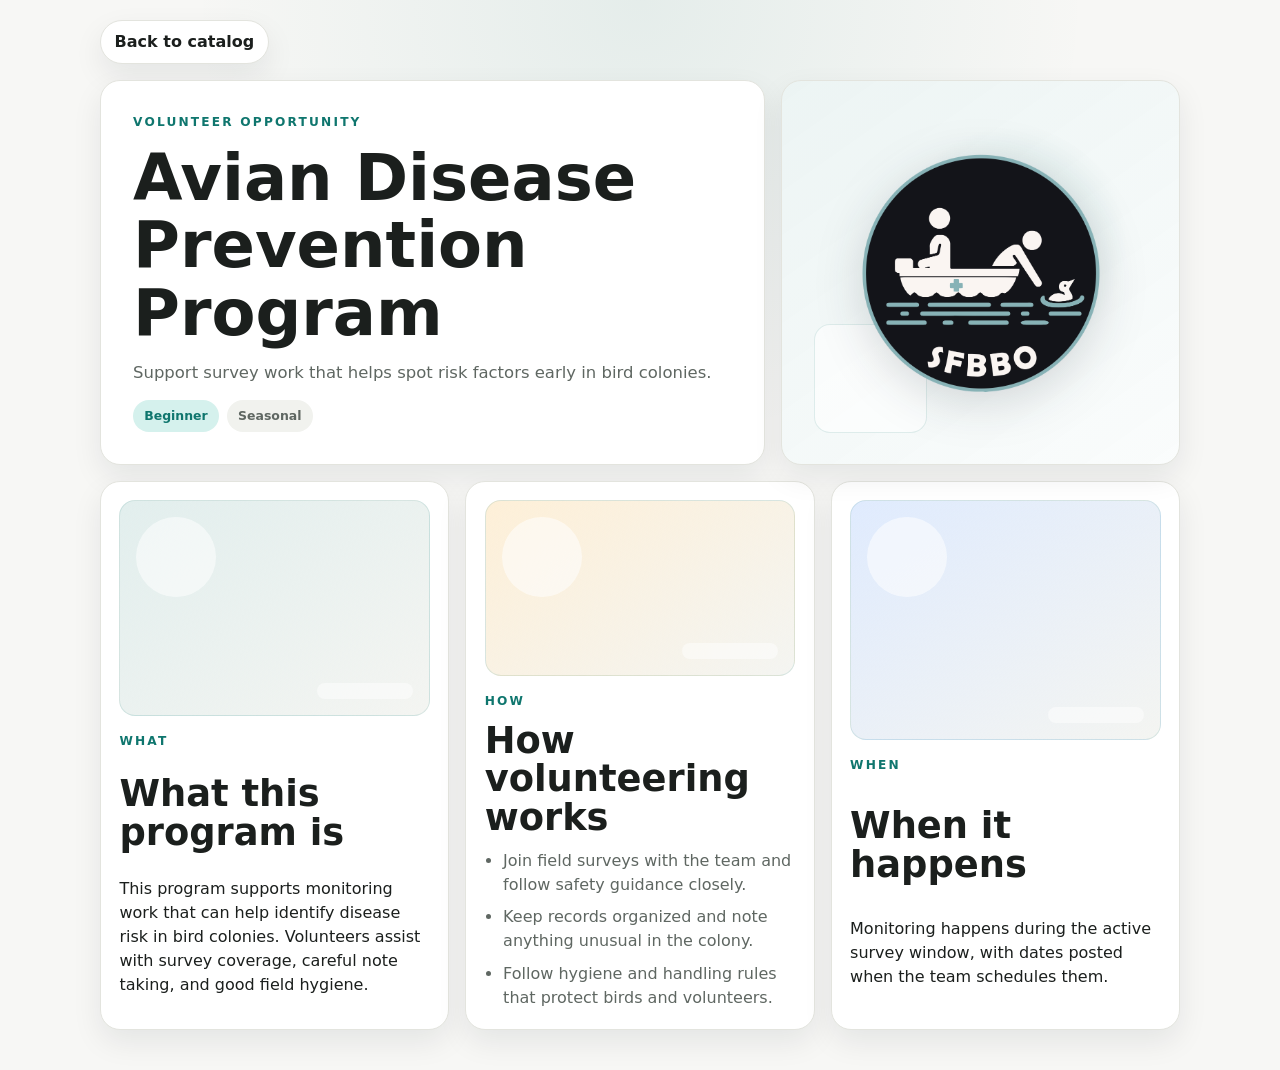
==== avian-disease-prevention-program.html @ 5fbdd1c2 "Add program detail pages and shared data Introduce dedicated program pages and a shared data layer: " ====
<!DOCTYPE html>
<html lang="en">
  <head>
    <meta charset="UTF-8" />
    <meta name="viewport" content="width=device-width, initial-scale=1.0" />
    <title>Avian Disease Prevention Program | SFBBO Volunteer Opportunities</title>
    <meta
      name="description"
      content="Learn about Avian Disease Prevention Program, a beginner-friendly volunteer opportunity at SFBBO."
    />
    <meta name="theme-color" content="#1f5c50" />
    <link rel="icon" type="image/svg+xml" href="favicon.svg" />
    <link rel="manifest" href="site.webmanifest" />
    <link rel="stylesheet" href="styles.css" />
  </head>
  <body class="program-page">
    <main class="program-shell" data-program="avian-disease-prevention-program">
      <a class="program-back" href="index.html">Back to catalog</a>

      <section class="program-hero">
        <div class="program-hero-copy">
          <p class="eyebrow">Volunteer opportunity</p>
          <h1 data-program-title></h1>
          <p class="program-lede" data-program-summary></p>
          <div class="program-badges">
            <span class="tag" data-program-level></span>
            <span class="tag tag-muted" data-program-phase></span>
          </div>
        </div>
        <div class="program-hero-visual">
          <img data-program-logo alt="" />
        </div>
      </section>

      <section class="program-sections" aria-label="Program details">
        <article class="program-section">
          <div class="program-section-visual program-section-visual-what" aria-hidden="true"></div>
          <div class="program-section-body">
            <p class="eyebrow">What</p>
            <h2>What this program is</h2>
            <p data-program-what></p>
          </div>
        </article>
        <article class="program-section">
          <div class="program-section-visual program-section-visual-how" aria-hidden="true"></div>
          <div class="program-section-body">
            <p class="eyebrow">How</p>
            <h2>How volunteering works</h2>
            <ul class="program-list" data-program-how></ul>
          </div>
        </article>
        <article class="program-section">
          <div class="program-section-visual program-section-visual-when" aria-hidden="true"></div>
          <div class="program-section-body">
            <p class="eyebrow">When</p>
            <h2>When it happens</h2>
            <p data-program-when></p>
          </div>
        </article>
      </section>
    </main>

    <script src="program-data.js"></script>
    <script src="program-page.js"></script>
  </body>
</html>
---- styles.css ----
:root {
  --bg: #f7f7f5;
  --surface: #ffffff;
  --surface-muted: #f1f2ee;
  --border: #e3e4de;
  --text: #1b1f1d;
  --text-soft: #5f6762;
  --accent: #0f766e;
  --accent-soft: #d5f1ed;
  --shadow: 0 12px 30px rgba(16, 24, 40, 0.08);
  --radius-xl: 1.25rem;
  --radius-lg: 1rem;
  --radius-md: 0.75rem;
  --radius-sm: 999px;
  --font-heading: ui-sans-serif, system-ui, -apple-system, BlinkMacSystemFont, "Segoe UI", Roboto, "Helvetica Neue", Arial, sans-serif;
  --font-body: ui-sans-serif, system-ui, -apple-system, BlinkMacSystemFont, "Segoe UI", Roboto, "Helvetica Neue", Arial, sans-serif;
}

* {
  box-sizing: border-box;
}

html {
  scroll-behavior: smooth;
}

body {
  margin: 0;
  min-height: 100vh;
  background: var(--bg);
  color: var(--text);
  font-family: var(--font-body);
  line-height: 1.5;
}

body.program-page {
  background:
    radial-gradient(circle at top, rgba(15, 118, 110, 0.08), transparent 36%),
    var(--bg);
}

.page-shell {
  width: min(1080px, calc(100% - 2rem));
  margin: 0 auto;
  padding: 1.25rem 0 2.5rem;
}

.hero,
.catalog-section {
  background: var(--surface);
  border: 1px solid var(--border);
  border-radius: var(--radius-xl);
  box-shadow: var(--shadow);
}

.hero {
  display: grid;
  justify-items: center;
  gap: 0.9rem;
  padding: 2rem 1.5rem;
  text-align: center;
}

.hero-logo {
  width: min(180px, 40vw);
  height: auto;
  display: block;
}

.eyebrow {
  margin: 0;
  color: var(--accent);
  font-size: 0.76rem;
  font-weight: 700;
  letter-spacing: 0.18em;
  text-transform: uppercase;
}

h1,
h2,
h3 {
  margin: 0;
  font-family: var(--font-heading);
  line-height: 1.05;
}

h1 {
  font-size: clamp(2.4rem, 5vw, 4rem);
}

h2 {
  font-size: clamp(1.6rem, 3vw, 2.3rem);
}

p {
  margin: 0;
}

.hero-text,
.section-heading p,
.card-copy {
  color: var(--text-soft);
}

.hero-text {
  max-width: 44rem;
  font-size: 1.02rem;
}

.catalog-section {
  margin-top: 1rem;
  padding: 1.5rem;
}

.section-heading {
  display: grid;
  gap: 0.35rem;
  margin-bottom: 1rem;
}

.opportunity-grid {
  display: grid;
  grid-template-columns: repeat(3, minmax(0, 1fr));
  gap: 1rem;
}

.opportunity-card {
  display: grid;
  gap: 0.9rem;
  padding: 1rem;
  border-radius: var(--radius-lg);
  border: 1px solid var(--border);
  background: #ffffff;
  transition:
    transform 220ms ease,
    box-shadow 220ms ease,
    border-color 220ms ease;
}

.opportunity-card-link {
  color: inherit;
  text-decoration: none;
  cursor: pointer;
}

.opportunity-card-link:focus-visible {
  outline: 2px solid rgba(15, 118, 110, 0.45);
  outline-offset: 4px;
}

.opportunity-logo {
  display: grid;
  place-items: center;
  aspect-ratio: 1 / 1;
  padding: 0.9rem;
  border-radius: var(--radius-md);
  overflow: hidden;
  background: transparent;
  transition: transform 220ms ease;
}

.opportunity-logo img {
  width: 100%;
  height: 100%;
  object-fit: contain;
  display: block;
  transition:
    transform 220ms ease,
    filter 220ms ease;
}

.opportunity-card:hover,
.opportunity-card:focus-within {
  transform: translateY(-4px);
  border-color: rgba(15, 118, 110, 0.24);
  box-shadow: 0 18px 40px rgba(16, 24, 40, 0.12);
}

.opportunity-card:hover .opportunity-logo,
.opportunity-card:focus-within .opportunity-logo {
  transform: scale(1.02);
}

.opportunity-card:hover .opportunity-logo img,
.opportunity-card:focus-within .opportunity-logo img {
  transform: scale(1.08);
  filter: saturate(1.05) contrast(1.03);
}

.card-top {
  display: grid;
  gap: 0.3rem;
}

.card-title {
  font-size: 1.2rem;
}

.card-meta {
  display: flex;
  flex-wrap: wrap;
  gap: 0.45rem;
}

.tag {
  display: inline-flex;
  align-items: center;
  justify-content: center;
  padding: 0.4rem 0.7rem;
  border-radius: var(--radius-sm);
  background: var(--accent-soft);
  color: var(--accent);
  font-size: 0.78rem;
  font-weight: 700;
}

.tag-muted {
  background: var(--surface-muted);
  color: var(--text-soft);
}

.card-copy {
  font-size: 0.95rem;
}

.program-shell {
  width: min(1080px, calc(100% - 2rem));
  margin: 0 auto;
  padding: 1.25rem 0 2.5rem;
  display: grid;
  gap: 1rem;
}

.program-back {
  display: inline-flex;
  align-items: center;
  gap: 0.35rem;
  width: fit-content;
  padding: 0.55rem 0.85rem;
  border-radius: var(--radius-sm);
  border: 1px solid var(--border);
  background: var(--surface);
  color: var(--text);
  text-decoration: none;
  font-weight: 700;
  box-shadow: var(--shadow);
  transition:
    transform 180ms ease,
    border-color 180ms ease;
}

.program-back:hover,
.program-back:focus-visible {
  transform: translateY(-1px);
  border-color: rgba(15, 118, 110, 0.24);
}

.program-hero {
  display: grid;
  grid-template-columns: minmax(0, 1.25fr) minmax(280px, 0.75fr);
  gap: 1rem;
  align-items: stretch;
}

.program-hero-copy,
.program-hero-visual,
.program-section,
.program-error {
  background: var(--surface);
  border: 1px solid var(--border);
  border-radius: var(--radius-xl);
  box-shadow: var(--shadow);
}

.program-hero-copy {
  display: grid;
  gap: 0.9rem;
  padding: 2rem;
}

.program-lede {
  max-width: 42rem;
  color: var(--text-soft);
  font-size: 1.03rem;
}

.program-badges {
  display: flex;
  flex-wrap: wrap;
  gap: 0.5rem;
}

.program-hero-visual {
  position: relative;
  overflow: hidden;
  min-height: 280px;
  display: grid;
  place-items: center;
  background:
    linear-gradient(145deg, rgba(15, 118, 110, 0.08), rgba(15, 118, 110, 0.02)),
    #ffffff;
}

.program-hero-visual::before {
  content: "";
  position: absolute;
  inset: 12% 12% auto auto;
  width: 60%;
  height: 60%;
  border-radius: 999px;
  background: radial-gradient(circle, rgba(15, 118, 110, 0.16) 0%, transparent 70%);
}

.program-hero-visual::after {
  content: "";
  position: absolute;
  inset: auto auto 8% 8%;
  width: 28%;
  height: 28%;
  border-radius: 1rem;
  border: 1px solid rgba(15, 118, 110, 0.12);
  background: rgba(255, 255, 255, 0.6);
}

.program-hero-visual img {
  position: relative;
  z-index: 1;
  width: min(72%, 280px);
  height: auto;
  object-fit: contain;
  filter: drop-shadow(0 10px 24px rgba(16, 24, 40, 0.16));
}

.program-sections {
  display: grid;
  grid-template-columns: repeat(3, minmax(0, 1fr));
  gap: 1rem;
}

.program-section {
  display: grid;
  gap: 1rem;
  padding: 1.15rem;
}

.program-section-visual {
  min-height: 11rem;
  border-radius: var(--radius-lg);
  border: 1px solid rgba(15, 118, 110, 0.12);
  position: relative;
  overflow: hidden;
  background: linear-gradient(145deg, rgba(15, 118, 110, 0.12), rgba(241, 242, 238, 0.8));
}

.program-section-visual::before {
  content: "";
  position: absolute;
  inset: 1rem auto auto 1rem;
  width: 5rem;
  height: 5rem;
  border-radius: 999px;
  background: rgba(255, 255, 255, 0.55);
}

.program-section-visual::after {
  content: "";
  position: absolute;
  inset: auto 1rem 1rem auto;
  width: 6rem;
  height: 1rem;
  border-radius: 999px;
  background: rgba(255, 255, 255, 0.45);
}

.program-section-visual-how {
  background: linear-gradient(145deg, rgba(245, 158, 11, 0.16), rgba(241, 242, 238, 0.8));
}

.program-section-visual-when {
  background: linear-gradient(145deg, rgba(59, 130, 246, 0.16), rgba(241, 242, 238, 0.8));
}

.program-section-body {
  display: grid;
  gap: 0.7rem;
}

.program-list {
  margin: 0;
  padding-left: 1.15rem;
  display: grid;
  gap: 0.55rem;
  color: var(--text-soft);
}

.program-error {
  display: grid;
  gap: 0.75rem;
  padding: 2rem;
}

@media (max-width: 960px) {
  .opportunity-grid {
    grid-template-columns: repeat(2, minmax(0, 1fr));
  }

  .program-hero,
  .program-sections {
    grid-template-columns: 1fr;
  }
}

@media (max-width: 640px) {
  .page-shell {
    width: min(100% - 1rem, 100%);
    padding-top: 0.75rem;
  }

  .program-shell {
    width: min(100% - 1rem, 100%);
    padding-top: 0.75rem;
  }

  .hero,
  .catalog-section,
  .program-hero-copy,
  .program-hero-visual,
  .program-section,
  .program-error {
    border-radius: 0.9rem;
  }

  .hero,
  .catalog-section,
  .program-hero-copy,
  .program-section {
    padding-left: 1rem;
    padding-right: 1rem;
  }

  .opportunity-grid {
    grid-template-columns: 1fr;
  }

  .program-hero-visual {
    min-height: 220px;
  }

  .program-sections {
    grid-template-columns: 1fr;
  }
}
*** Update File: /Users/karangathani/Documents/GitHub/sfbbo-volunteering-opportunities/app.js
@@
(function () {
  const OPPORTUNITIES = [
    {
      name: "Colonial Waterbird Nest Monitoring",
      logo: "assets/COLONIAL_WATERBIRD_NEST_MONITORING.png",
      level: "Intermediate",
      summary: "Support repeated nest checks and colony observations for local waterbirds."
    },
    {
      name: "Bird Banding",
      logo: "assets/BIRD_BANDING.png",
      level: "Advanced",
      summary: "Assist with banding operations and the careful handling of field data."
    },
    {
      name: "Outreach",
      logo: "assets/OUTREACH.png",
      level: "Beginner",
      summary: "Represent SFBBO at events, answer questions, and connect people to the mission."
    },
    {
      name: "Habitat Restoration",
      logo: "assets/HABITAT_RESTORATION.png",
      level: "Beginner",
      summary: "Join hands-on restoration work that improves habitat for birds and shoreline wildlife."
    },
    {
      name: "Least Tern Monitoring",
      logo: "assets/LEAST_TERN_MONITORING.png",
      level: "Advanced",
      summary: "Help document nesting activity and breeding behavior during the seasonal window."
    },
    {
      name: "California Gull Nest Surveys",
      logo: "assets/CALIFORNIA_GULL_NEST_SURVEYS.png",
      level: "Intermediate",
      summary: "Survey nest sites to track California gull activity during peak season."
    },
    {
      name: "Avian Disease Prevention Program",
      logo: "assets/AVIAN_DISEASE_PREVENTION_PROGRAM.png",
      level: "Advanced",
      summary: "Support survey work that helps spot risk factors early in bird colonies."
    },
    {
      name: "Phalarope Surveys",
      logo: "assets/PHALAROPE_SURVEYS.png",
      level: "Advanced",
      summary: "Survey phalarope activity during the seasonal window when the birds are visible."
    },
    {
      name: "Snowy Plover",
      logo: "assets/SNOWY_PLOVER.png",
      level: "Beginner",
      summary: "Take part in habitat-focused work that keeps snowy plover areas open and usable."
    }
  ];

  const grid = document.getElementById("opportunity-grid");

  function renderOpportunity(opportunity) {
    const card = document.createElement("article");
    card.className = "opportunity-card";
    card.innerHTML = `
      <div class="opportunity-logo">
        <img src="${opportunity.logo}" alt="${opportunity.name} logo" />
      </div>
      <div class="card-top">
        <h3 class="card-title">${opportunity.name}</h3>
        <div class="card-meta">
          <span class="tag">${opportunity.level}</span>
        </div>
      </div>
      <p class="card-copy">${opportunity.summary}</p>
    `;

    return card;
  }

  function init() {
    if (!grid) {
      return;
    }

    grid.innerHTML = "";
    OPPORTUNITIES.forEach((opportunity) => {
      grid.appendChild(renderOpportunity(opportunity));
    });
  }

  init();
})();
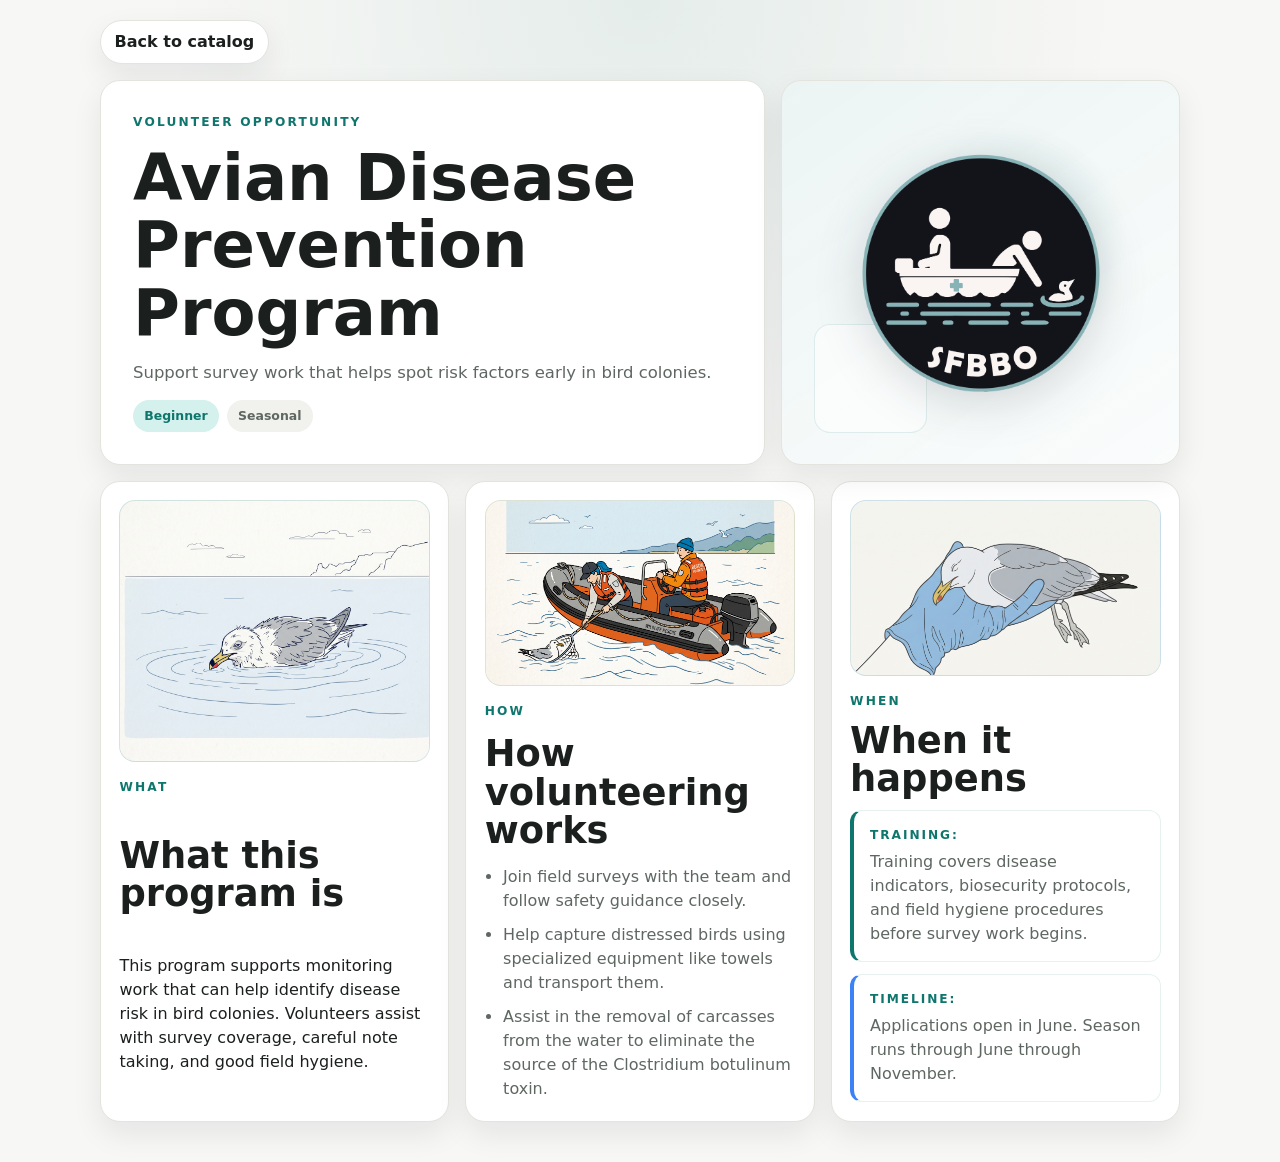
==== commit c99d4987: "Make site installable as PWA with icons and SW registration" ====
--- a/avian-disease-prevention-program.html
+++ b/avian-disease-prevention-program.html
@@ -62,5 +62,6 @@
 
     <script src="program-data.js"></script>
     <script src="program-page.js"></script>
+    <script>if('serviceWorker' in navigator){navigator.serviceWorker.register('service-worker.js')}</script>
   </body>
 </html>
--- a/styles.css
+++ b/styles.css
@@ -231,6 +231,18 @@
   gap: 1rem;
 }
 
+.program-notice {
+  background: #fff3cd;
+  color: #664d03;
+  border: 1px solid #ffecb5;
+  border-radius: 0.5rem;
+  padding: 0.75rem 1rem;
+  font-size: 0.95rem;
+  font-weight: 600;
+  text-align: center;
+  margin-bottom: 1rem;
+}
+
 .program-back {
   display: inline-flex;
   align-items: center;
@@ -352,6 +364,44 @@
   background: linear-gradient(145deg, rgba(15, 118, 110, 0.12), rgba(241, 242, 238, 0.8));
 }
 
+.program-section-visual-interactive {
+  cursor: zoom-in;
+  transition:
+    transform 220ms ease,
+    box-shadow 220ms ease,
+    border-color 220ms ease;
+}
+
+.program-section-visual-interactive:hover,
+.program-section-visual-interactive:focus-visible {
+  transform: translateY(-4px);
+  border-color: rgba(15, 118, 110, 0.24);
+  box-shadow: 0 18px 40px rgba(16, 24, 40, 0.12);
+  outline: 2px solid rgba(15, 118, 110, 0.45);
+  outline-offset: 4px;
+}
+
+.program-section-visual img {
+  position: absolute;
+  inset: 0;
+  width: 100%;
+  height: 100%;
+  object-fit: cover;
+  display: block;
+  z-index: 1;
+  pointer-events: none;
+  transition:
+    transform 220ms ease,
+    filter 220ms ease;
+  transform-origin: center;
+}
+
+.program-section-visual-interactive:hover img,
+.program-section-visual-interactive:focus-visible img {
+  transform: scale(1.09);
+  filter: saturate(1.05) contrast(1.03);
+}
+
 .program-section-visual::before {
   content: "";
   position: absolute;
@@ -360,6 +410,7 @@
   height: 5rem;
   border-radius: 999px;
   background: rgba(255, 255, 255, 0.55);
+  z-index: 0;
 }
 
 .program-section-visual::after {
@@ -370,6 +421,7 @@
   height: 1rem;
   border-radius: 999px;
   background: rgba(255, 255, 255, 0.45);
+  z-index: 0;
 }
 
 .program-section-visual-how {
@@ -383,6 +435,41 @@
 .program-section-body {
   display: grid;
   gap: 0.7rem;
+}
+
+.program-when-stack {
+  display: grid;
+  gap: 0.75rem;
+}
+
+.program-when-item {
+  display: grid;
+  gap: 0.35rem;
+  padding: 0.95rem 1rem;
+  border-radius: var(--radius-md);
+  background: rgba(255, 255, 255, 0.7);
+  border: 1px solid rgba(15, 118, 110, 0.1);
+}
+
+.program-when-item-training {
+  border-left: 4px solid var(--accent);
+}
+
+.program-when-item-timeline {
+  border-left: 4px solid #3b82f6;
+}
+
+.program-when-label {
+  margin: 0;
+  color: var(--accent);
+  font-size: 0.76rem;
+  font-weight: 700;
+  letter-spacing: 0.16em;
+  text-transform: uppercase;
+}
+
+.program-when-text {
+  color: var(--text-soft);
 }
 
 .program-list {
@@ -399,6 +486,74 @@
   padding: 2rem;
 }
 
+.program-image-dialog {
+  width: min(90vw, 900px);
+  max-width: min(90vw, 900px);
+  border: none;
+  padding: 0;
+  background: transparent;
+}
+
+.program-image-dialog::backdrop {
+  background: rgba(15, 23, 42, 0.72);
+  backdrop-filter: blur(8px);
+}
+
+.program-image-dialog-panel {
+  position: relative;
+  display: grid;
+  gap: 0;
+  overflow: hidden;
+  border-radius: var(--radius-xl);
+  background: var(--surface);
+  border: 1px solid var(--border);
+  box-shadow: var(--shadow);
+}
+
+.program-image-dialog-panel img {
+  width: 100%;
+  max-height: 72vh;
+  display: block;
+  object-fit: contain;
+  background:
+    linear-gradient(145deg, rgba(15, 118, 110, 0.08), rgba(15, 118, 110, 0.02)),
+    #ffffff;
+}
+
+.program-image-dialog-close {
+  position: absolute;
+  top: 0.85rem;
+  right: 0.85rem;
+  z-index: 2;
+  border: 1px solid rgba(15, 118, 110, 0.16);
+  border-radius: var(--radius-sm);
+  background: rgba(255, 255, 255, 0.92);
+  color: var(--text);
+  padding: 0.55rem 0.8rem;
+  font: inherit;
+  font-weight: 700;
+  cursor: pointer;
+  box-shadow: 0 8px 20px rgba(16, 24, 40, 0.12);
+}
+
+.program-image-dialog-close:focus-visible {
+  outline: 2px solid rgba(15, 118, 110, 0.45);
+  outline-offset: 3px;
+}
+
+.program-image-dialog-caption {
+  margin: 0;
+  padding: 1rem 1.15rem 1.15rem;
+  color: var(--text-soft);
+}
+
+@media (prefers-reduced-motion: reduce) {
+  .program-section-visual-interactive,
+  .program-section-visual img {
+    transition: none;
+  }
+}
+
 @media (max-width: 960px) {
   .opportunity-grid {
     grid-template-columns: repeat(2, minmax(0, 1fr));
@@ -407,6 +562,11 @@
   .program-hero,
   .program-sections {
     grid-template-columns: 1fr;
+  }
+
+  .program-image-dialog {
+    width: calc(100vw - 1rem);
+    max-width: calc(100vw - 1rem);
   }
 }
 
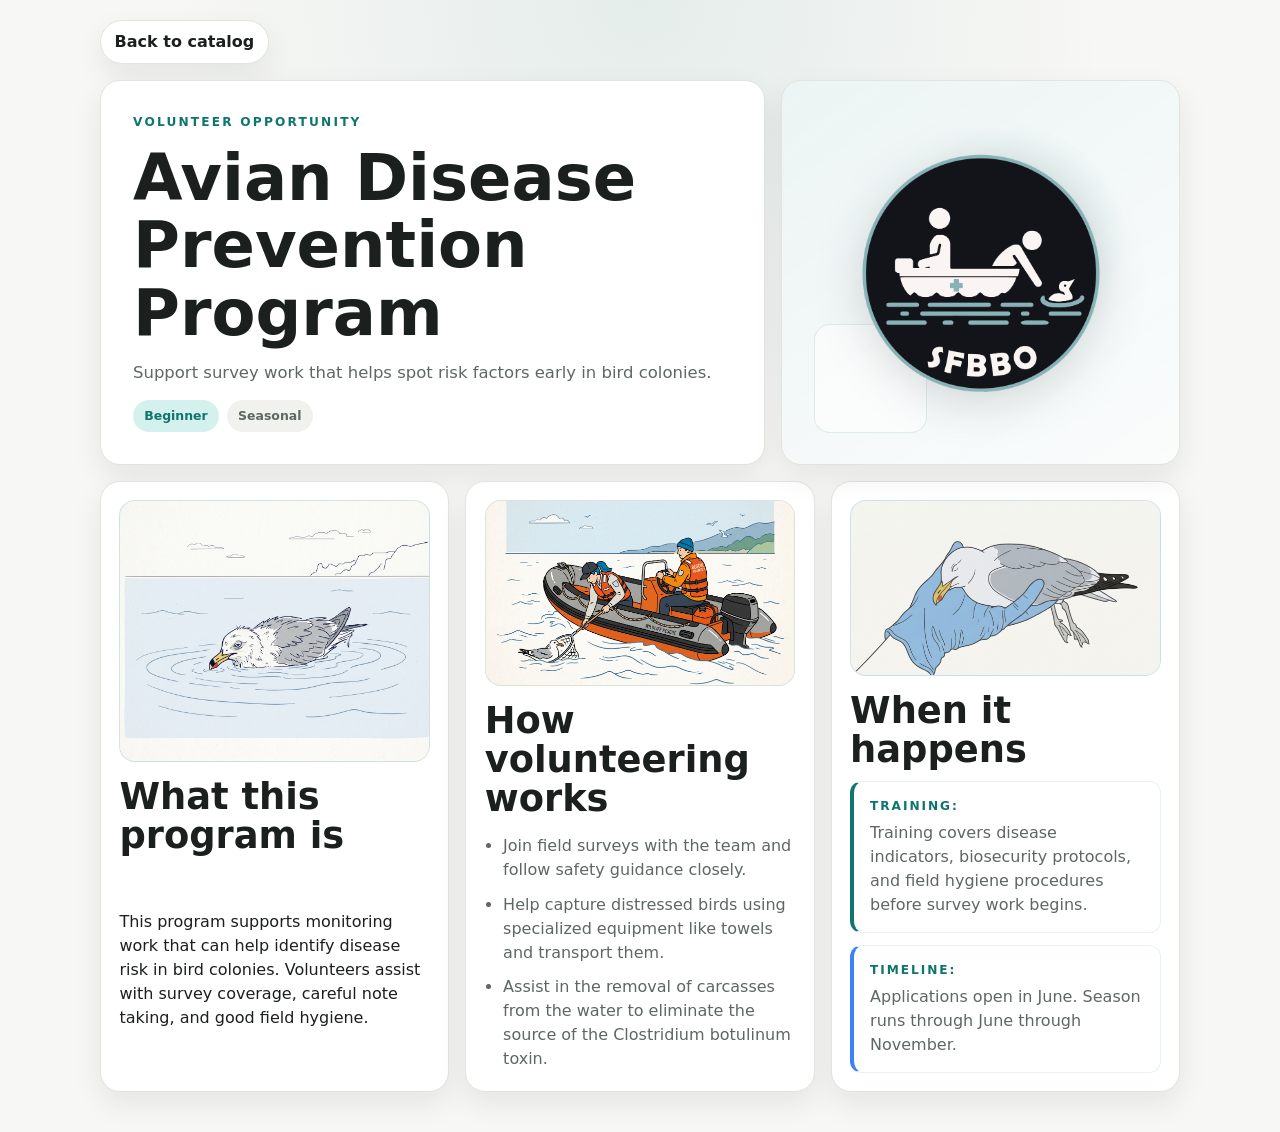
==== commit 26b66cb9: "Remove eyebrow labels; bump SW cache Remove redundant <p class="eyebrow"> labels from program sectio" ====
--- a/avian-disease-prevention-program.html
+++ b/avian-disease-prevention-program.html
@@ -36,7 +36,6 @@
         <article class="program-section">
           <div class="program-section-visual program-section-visual-what" aria-hidden="true"></div>
           <div class="program-section-body">
-            <p class="eyebrow">What</p>
             <h2>What this program is</h2>
             <p data-program-what></p>
           </div>
@@ -44,7 +43,6 @@
         <article class="program-section">
           <div class="program-section-visual program-section-visual-how" aria-hidden="true"></div>
           <div class="program-section-body">
-            <p class="eyebrow">How</p>
             <h2>How volunteering works</h2>
             <ul class="program-list" data-program-how></ul>
           </div>
@@ -52,7 +50,6 @@
         <article class="program-section">
           <div class="program-section-visual program-section-visual-when" aria-hidden="true"></div>
           <div class="program-section-body">
-            <p class="eyebrow">When</p>
             <h2>When it happens</h2>
             <p data-program-when></p>
           </div>
